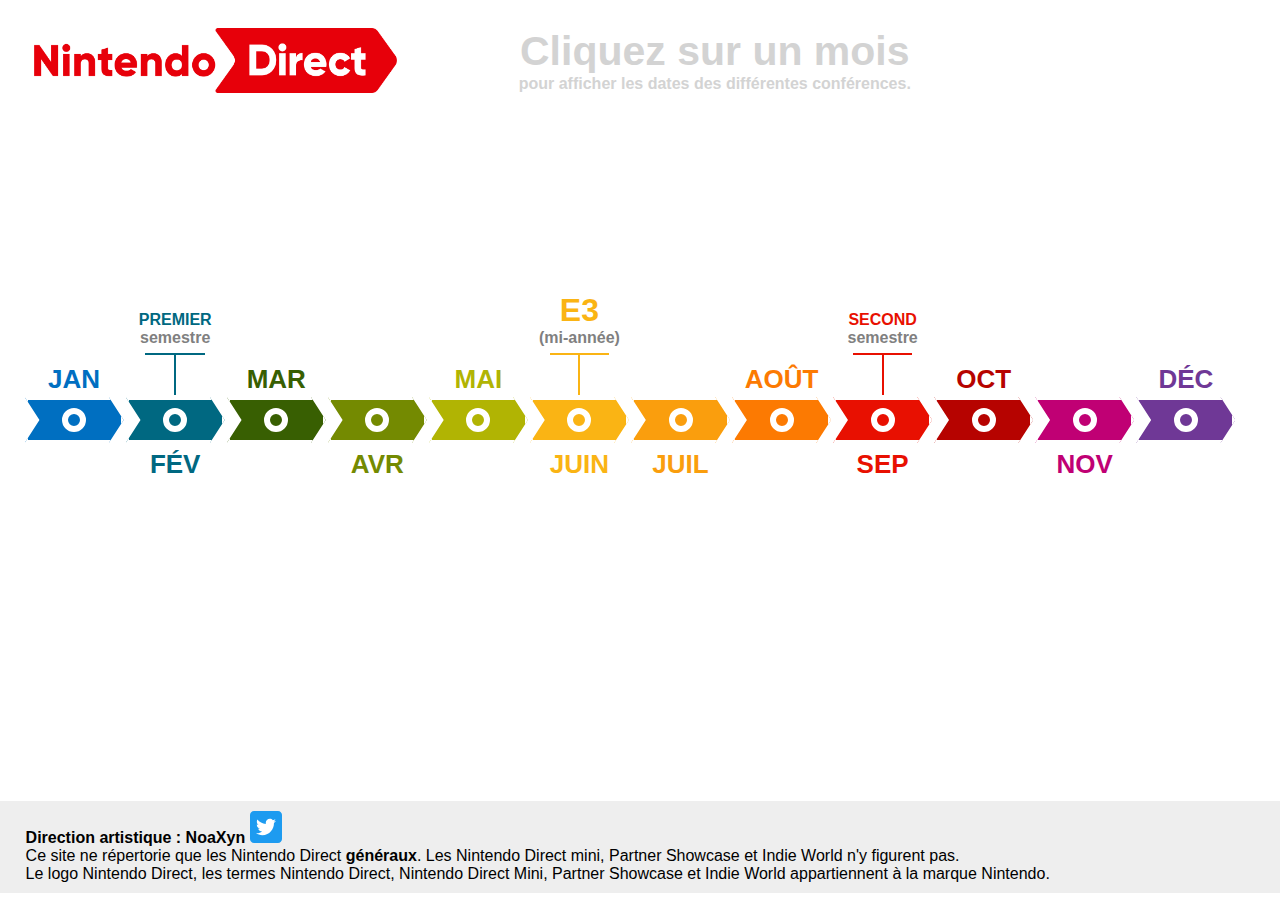
==== index.html @ 73939fc5 "initial commit" ====
<!DOCTYPE html>
<html lang="fr">
<head>
    <meta charset="UTF-8">
    <meta http-equiv="X-UA-Compatible" content="IE=edge">
    <meta name="viewport" content="width=device-width, initial-scale=1.0">
    <link rel="stylesheet" href="style/style.css">
    <title>Document</title>
</head>
<body>
    <header>
        <img src="img/Nintendo_Direct_logo.svg.png" alt="Logo Nintendo Direct" class="logo">
        <p class="click">
            <span class="clickline1">Cliquez sur un mois</span>
            <span>pour afficher les dates des différentes conférences.</span>
        </p>
    </header>
    <table>
        <tr>
            <th class="bottom"><span class="txtmonth jantxt">JAN</span></th>
            <th class="bottom">
                <p><span class="febtxt">PREMIER</span><br/><span class="sem">semestre</span></p>
                <div class="infoline">
                    <div class="right_febline"></div>
                    <div class="left_febline"></div>
                </div>
            </th>
            <th class="bottom"><span class="txtmonth martxt">MAR</span></th>
            <th></th>
            <th class="bottom"><span class="txtmonth maytxt">MAI</span></th>
            <th class="bottom">
                <p><span class="e3 juntxt">E3</span><br/><span class="sem">(mi-année)</span></p>
                <div class="infoline">
                    <div class="right_junline"></div>
                    <div class="left_junline"></div>
                </div>
            </th>
            <th></th>
            <th class="bottom"><span class="txtmonth augtxt">AOÛT</span></th>
            <th class="bottom">
                <p><span class="septxt">SECOND</span><br/><span class="sem">semestre</span></p>
                <div class="infoline">
                    <div class="right_sepline"></div>
                    <div class="left_sepline"></div>
                </div>
            </th>
            <th class="bottom"><span class="txtmonth octtxt">OCT</span></th>
            <th></th>
            <th class="bottom"><span class="txtmonth dectxt">DÉC</span></th>
        </tr>
        <tr>
            <th>
                <div class="btn">
                    <input type="radio" name="frieze" id="jan" class="testbutton jan" value="jan">
                    <label for="jan" class="label jantxt circle_btn"><div class="flashtxt">2</div></label>
                    <ul class="jantxt litxt" id="janli">
                        <li>
                            <input type="radio" name="jandates" id="date20150114" class="datebutton" value="date20150114" controls>
                            <label for="date20150114" class="datelabel">2015 : 14 janvier</label>
                            <div class="rightpos ytvideo" id="ytvid20150114">
                                <iframe width="560" height="315" src="https://www.youtube.com/embed/9jKpQKr1C9s" title="YouTube video player" frameborder="0" allow="accelerometer; autoplay; clipboard-write; encrypted-media; gyroscope; picture-in-picture; web-share" allowfullscreen></iframe>
                            </div>
                        </li>
                        <li>
                            <input type="radio" name="jandates" id="date20170112" class="datebutton" value="date20170112" controls>
                            <label for="date20170112" class="datelabel">2017 : 12 janvier</label>
                            <div class="rightpos ytvideo" id="ytvid20170112">
                                <iframe width="560" height="315" src="https://www.youtube.com/embed/uuC4YLLkqME?start=1977" title="YouTube video player" frameborder="0" allow="accelerometer; autoplay; clipboard-write; encrypted-media; gyroscope; picture-in-picture; web-share" allowfullscreen></iframe>
                            </div>
                        </li>
                    </ul>
                </div>
            </th>
            <th>
                <div class="btn">
                    <input type="radio" name="frieze" id="feb" class="testbutton feb" value="feb">
                    <label for="feb" class="label febtxt circle_btn"><div class="flashtxt">6</div></label>
                    <ul class="febtxt litxt" id="febli">
                        <li>
                            <input type="radio" name="febdates" id="date20120222" class="datebutton" value="date20120222" controls>
                            <label for="date20120222" class="datelabel">2012 : 22 février</label>
                            <div class="rightpos ytvideo" id="ytvid20120222">
                                <video class="ndvideo" src="https://s2.content.video.llnw.net/smedia/81d5fd2a308b4f5c981628b17e9fcadd/4U/zfMwrf6vBxyshQC1LYbnVKaSbbFfqdZ3AsFlLCnXw/eu_nintendo_direct_fr.mp4" controls></video>
                            </div>
                        </li>
                        <li>
                            <input type="radio" name="febdates" id="date20130214" class="datebutton" value="date20130214" controls>
                            <label for="date20130214" class="datelabel">2013 : 14 février</label>
                            <div class="rightpos ytvideo" id="ytvid20130214">
                                <iframe width="560" height="315" src="https://www.youtube.com/embed/rM7GAVM5Llo" title="YouTube video player" frameborder="0" allow="accelerometer; autoplay; clipboard-write; encrypted-media; gyroscope; picture-in-picture; web-share" allowfullscreen></iframe>
                            </div>
                        </li>
                        <li>
                            <input type="radio" name="febdates" id="date20140213" class="datebutton" value="date20140213" controls>
                            <label for="date20140213" class="datelabel">2014 : 13 février</label>
                            <div class="rightpos ytvideo" id="ytvid20140213">
                                <iframe width="560" height="315" src="https://www.youtube.com/embed/kHGtCJmDi8c" title="YouTube video player" frameborder="0" allow="accelerometer; autoplay; clipboard-write; encrypted-media; gyroscope; picture-in-picture; web-share" allowfullscreen></iframe>
                            </div>
                        </li>
                        <li>
                            <input type="radio" name="febdates" id="date20190213" class="datebutton" value="date20190213" controls>
                            <label for="date20190213" class="datelabel">2019 : 13 février</label>
                            <div class="rightpos ytvideo" id="ytvid20190213">
                                <iframe width="560" height="315" src="https://www.youtube.com/embed/cqHjNyeyBVk" title="YouTube video player" frameborder="0" allow="accelerometer; autoplay; clipboard-write; encrypted-media; gyroscope; picture-in-picture; web-share" allowfullscreen></iframe>
                            </div>
                        </li>
                        <li>
                            <input type="radio" name="febdates" id="date20210217" class="datebutton" value="date20210217" controls>
                            <label for="date20210217" class="datelabel">2021 : 17 février</label>
                            <div class="rightpos ytvideo" id="ytvid20210217">
                                <iframe width="560" height="315" src="https://www.youtube.com/embed/F6aoLwAdHjw" title="YouTube video player" frameborder="0" allow="accelerometer; autoplay; clipboard-write; encrypted-media; gyroscope; picture-in-picture; web-share" allowfullscreen></iframe>
                            </div>
                        </li>
                        <li>
                            <input type="radio" name="febdates" id="date20220209" class="datebutton" value="date20220209" controls>
                            <label for="date20220209" class="datelabel">2022 : 9 février</label>
                            <div class="rightpos ytvideo" id="ytvid20220209">
                                <iframe width="560" height="315" src="https://www.youtube.com/embed/5rwere2MPBI?start=1218" title="YouTube video player" frameborder="0" allow="accelerometer; autoplay; clipboard-write; encrypted-media; gyroscope; picture-in-picture; web-share" allowfullscreen></iframe>
                            </div>
                        </li>
                    </ul>
                </div>
            </th>
            <th>
                <div class="btn">
                    <input type="radio" name="frieze" id="mar" class="testbutton mar" value="mar">
                    <label for="mar" class="label martxt circle_btn"><div class="flashtxt">2</div></label>
                    <ul class="martxt litxt" id="marli">
                        <li>
                            <input type="radio" name="mardates" id="date20160303" class="datebutton" value="date20160303" controls>
                            <label for="date20160303" class="datelabel">2016 : 3 mars</label>
                            <div class="smrightpos ytvideo" id="ytvid20160303">
                                <iframe width="560" height="315" src="https://www.youtube.com/embed/videoseries?start=1218&amp;list=PLAIMaGSeGGkygQUd_zFsEsVr9oClxdbNA" title="YouTube video player" frameborder="0" allow="accelerometer; autoplay; clipboard-write; encrypted-media; gyroscope; picture-in-picture; web-share" allowfullscreen></iframe>
                            </div>
                        </li>
                        <li>
                            <input type="radio" name="mardates" id="date20180308" class="datebutton" value="date20180308" controls>
                            <label for="date20180308" class="datelabel">2018 : 8 mars</label>
                            <div class="smrightpos ytvideo" id="ytvid20180308">
                                <iframe width="560" height="315" src="https://www.youtube.com/embed/rjoPJWWp4ew?start=1218" title="YouTube video player" frameborder="0" allow="accelerometer; autoplay; clipboard-write; encrypted-media; gyroscope; picture-in-picture; web-share" allowfullscreen></iframe>
                            </div>
                        </li>
                    </ul>
                </div>
            </th>
            <th>
                <div class="btn">
                    <input type="radio" name="frieze" id="apr" class="testbutton apr" value="apr">
                    <label for="apr" class="label aprtxt circle_btn"><div class="flashtxt"></div></label>
                </div>
            </th>
            <th>
                <div class="btn">
                    <input type="radio" name="frieze" id="may" class="testbutton may" value="may">
                    <label for="may" class="label maytxt circle_btn"><div class="flashtxt"></div></label>
                </div>
            </th>
            <th>
                <div class="btn">
                    <input type="radio" name="frieze" id="jun" class="testbutton jun" value="jun">
                    <label for="jun" class="label juntxt circle_btn"><div class="flashtxt">9</div></label>
                    <ul class="juntxt litxt" id="junli">
                        <li>
                            <input type="radio" name="jundates" id="date20120605" class="datebutton" value="date20120605" controls>
                            <label for="date20120605" class="datelabel">2012 : 5 juin</label>
                            <div class="smrightpos ytvideo" id="ytvid20120605">
                                <iframe width="560" height="315" src="https://www.youtube.com/embed/e1dUDq74cHo" title="YouTube video player" frameborder="0" allow="accelerometer; autoplay; clipboard-write; encrypted-media; gyroscope; picture-in-picture; web-share" allowfullscreen></iframe>
                            </div>
                        </li>
                        <li>
                            <input type="radio" name="jundates" id="date20130611" class="datebutton" value="date20130611" controls>
                            <label for="date20130611" class="datelabel">2013 : 11 juin</label>
                            <div class="smrightpos ytvideo" id="ytvid20130611">
                                <iframe width="560" height="315" src="https://www.youtube.com/embed/jrMB4hO603M" title="YouTube video player" frameborder="0" allow="accelerometer; autoplay; clipboard-write; encrypted-media; gyroscope; picture-in-picture; web-share" allowfullscreen></iframe>
                            </div>
                        </li>
                        <li>
                            <input type="radio" name="jundates" id="date20140610" class="datebutton" value="date20140610" controls>
                            <label for="date20140610" class="datelabel">2014 : 10 juin</label>
                            <div class="smrightpos ytvideo" id="ytvid20140610">
                                <iframe width="560" height="315" src="https://www.youtube.com/embed/kMuuhapJtLI" title="YouTube video player" frameborder="0" allow="accelerometer; autoplay; clipboard-write; encrypted-media; gyroscope; picture-in-picture; web-share" allowfullscreen></iframe>
                            </div>
                        </li>
                        <li>
                            <input type="radio" name="jundates" id="date20150616" class="datebutton" value="date20150616" controls>
                            <label for="date20150616" class="datelabel">2015 : 16 juin</label>
                            <div class="smrightpos ytvideo" id="ytvid20150616">
                                <iframe width="560" height="315" src="https://www.youtube.com/embed/gjh2Xf0CYQY" title="YouTube video player" frameborder="0" allow="accelerometer; autoplay; clipboard-write; encrypted-media; gyroscope; picture-in-picture; web-share" allowfullscreen></iframe>
                            </div>
                        </li>
                        <li>
                            <input type="radio" name="jundates" id="date20160614" class="datebutton" value="date20160614" controls>
                            <label for="date20160614" class="datelabel">2016 : 14 juin</label>
                            <div class="smrightpos ytvideo" id="ytvid20160614">
                                <iframe width="560" height="315" src="https://www.youtube.com/embed/19B4wloShy0?start=245" title="YouTube video player" frameborder="0" allow="accelerometer; autoplay; clipboard-write; encrypted-media; gyroscope; picture-in-picture; web-share" allowfullscreen></iframe>
                            </div>
                        </li>
                        <li>
                            <input type="radio" name="jundates" id="date20170613" class="datebutton" value="date20170613" controls>
                            <label for="date20170613" class="datelabel">2017 : 13 juin</label>
                            <div class="smrightpos ytvideo" id="ytvid20170613">
                                <iframe width="560" height="315" src="https://www.youtube.com/embed/Z-g7lXaymA8" title="YouTube video player" frameborder="0" allow="accelerometer; autoplay; clipboard-write; encrypted-media; gyroscope; picture-in-picture; web-share" allowfullscreen></iframe>
                            </div>
                        </li>
                        <li>
                            <input type="radio" name="jundates" id="date20180612" class="datebutton" value="date20180612" controls>
                            <label for="date20180612" class="datelabel">2018 : 12 juin</label>
                            <div class="smrightpos ytvideo" id="ytvid20180612">
                                <iframe width="560" height="315" src="https://www.youtube.com/embed/videoseries?start=245&amp;list=PLAIMaGSeGGkx-fPgiIYxSxnLMYRthJdZ2" title="YouTube video player" frameborder="0" allow="accelerometer; autoplay; clipboard-write; encrypted-media; gyroscope; picture-in-picture; web-share" allowfullscreen></iframe>
                            </div>
                        </li>
                        <li>
                            <input type="radio" name="jundates" id="date20190611" class="datebutton" value="date20190611" controls>
                            <label for="date20190611" class="datelabel">2019 : 11 juin</label>
                            <div class="smrightpos ytvideo" id="ytvid20190611">
                                <iframe width="560" height="315" src="https://www.youtube.com/embed/IcCWM7w8rp0?enablejsapi=1" title="YouTube video player" frameborder="0" allow="accelerometer; autoplay; clipboard-write; encrypted-media; gyroscope; picture-in-picture; web-share" allowfullscreen></iframe>
                            </div>
                        </li>
                        <li>
                            <input type="radio" name="jundates" id="date20210615" class="datebutton" value="date20210615" controls>
                            <label for="date20210615" class="datelabel">2021 : 15 juin</label>
                            <div class="smrightpos ytvideo" id="ytvid20210615">
                                <iframe width="560" height="315" src="https://www.youtube.com/embed/3DpHdiABQso?enablejsapi=1" title="YouTube video player" frameborder="0" allow="accelerometer; autoplay; clipboard-write; encrypted-media; gyroscope; picture-in-picture; web-share" allowfullscreen></iframe>
                            </div>
                        </li>
                    </ul>
                </div>
            </th>
            <th>
                <div class="btn">
                    <input type="radio" name="frieze" id="jul" class="testbutton jul" value="jul">
                    <label for="jul" class="label jultxt circle_btn"><div class="flashtxt"></div></label>
                </div>
            </th>
            <th>
                <div class="btn">
                    <input type="radio" name="frieze" id="aug" class="testbutton aug" value="aug">
                    <label for="aug" class="label augtxt circle_btn"><div class="flashtxt"></div></label>
                </div>
            </th>
            <th>
                <div class="btn">
                    <input type="radio" name="frieze" id="sep" class="testbutton sep" value="sep">
                    <label for="sep" class="label septxt circle_btn"><div class="flashtxt">7</div></label>
                    <ul class="septxt leftlitxt" id="sepli">
                        <li>
                            <input type="radio" name="sepdates" id="date20120913" class="datebutton" value="date20120913" controls>
                            <label for="date20120913" class="leftdatelabel">2012 : 13 septembre</label>
                            <div class="leftytvideo" id="ytvid20120913">
                                <iframe width="560" height="315" src="https://www.youtube.com/embed/OpQyHVy4dJc" title="YouTube video player" frameborder="0" allow="accelerometer; autoplay; clipboard-write; encrypted-media; gyroscope; picture-in-picture; web-share" allowfullscreen></iframe>
                            </div>
                        </li>
                        <li>
                            <input type="radio" name="sepdates" id="date20160901" class="datebutton" value="date20160901" controls>
                            <label for="date20160901" class="leftdatelabel">2016 : 1<sup>er</sup> septembre</label>
                            <div class="leftytvideo" id="ytvid20160901">
                                <iframe width="560" height="315" src="https://www.youtube.com/embed/jos5QgGpUVc" title="YouTube video player" frameborder="0" allow="accelerometer; autoplay; clipboard-write; encrypted-media; gyroscope; picture-in-picture; web-share" allowfullscreen></iframe>
                            </div>
                        </li>
                        <li>
                            <input type="radio" name="sepdates" id="date20170914" class="datebutton" value="date20170914" controls>
                                <label for="date20170914" class="leftdatelabel">2017 : 14 septembre</label>
                                <div class="leftytvideo" id="ytvid20170914">
                                    <iframe width="560" height="315" src="https://www.youtube.com/embed/W1-6YRIneZg" title="YouTube video player" frameborder="0" allow="accelerometer; autoplay; clipboard-write; encrypted-media; gyroscope; picture-in-picture; web-share" allowfullscreen></iframe>
                                </div>
                        </li>
                        <li>
                            <input type="radio" name="sepdates" id="date20180914" class="datebutton" value="date20180914" controls>
                            <label for="date20180914" class="leftdatelabel">2018 : 14 septembre</label>
                            <div class="leftytvideo" id="ytvid20180914">
                                <iframe width="560" height="315" src="https://www.youtube.com/embed/M7O71PT-ZRw" title="YouTube video player" frameborder="0" allow="accelerometer; autoplay; clipboard-write; encrypted-media; gyroscope; picture-in-picture; web-share" allowfullscreen></iframe>
                            </div>
                        </li>
                        <li>
                            <input type="radio" name="sepdates" id="date20190905" class="datebutton" value="date20190905" controls>
                            <label for="date20190905" class="leftdatelabel">2019 : 5 septembre</label>
                            <div class="leftytvideo" id="ytvid20190905">
                                <iframe width="560" height="315" src="https://www.youtube.com/embed/rYS_Tqf3t9s" title="YouTube video player" frameborder="0" allow="accelerometer; autoplay; clipboard-write; encrypted-media; gyroscope; picture-in-picture; web-share" allowfullscreen></iframe>
                            </div>
                        </li>
                        <li>
                            <input type="radio" name="sepdates" id="date20210924" class="datebutton" value="date20210924" controls>
                            <label for="date20210924" class="leftdatelabel">2021 : 24 septembre</label>
                            <div class="leftytvideo" id="ytvid20210924">
                                <iframe width="560" height="315" src="https://www.youtube.com/embed/P9ZakvGwBMI" title="YouTube video player" frameborder="0" allow="accelerometer; autoplay; clipboard-write; encrypted-media; gyroscope; picture-in-picture; web-share" allowfullscreen></iframe>
                            </div>
                        </li>
                        <li>
                            <input type="radio" name="sepdates" id="date20220913" class="datebutton" value="date20220913" controls>
                            <label for="date20220913" class="leftdatelabel">2022 : 13 septembre</label>
                            <div class="leftytvideo" id="ytvid20220913">
                                <iframe width="560" height="315" src="https://www.youtube.com/embed/aYebvfTqdHg" title="YouTube video player" frameborder="0" allow="accelerometer; autoplay; clipboard-write; encrypted-media; gyroscope; picture-in-picture; web-share" allowfullscreen></iframe>
                            </div>
                        </li>
                    </ul>
                </div>
            </th>
            <th>
                <div class="btn">
                    <input type="radio" name="frieze" id="oct" class="testbutton oct" value="oct">
                    <label for="oct" class="label octtxt circle_btn"><div class="flashtxt">1</div></label>
                    <ul class="octtxt leftlitxt" id="octli">
                        <li>
                            <input type="radio" name="octdates" id="date20131001" class="datebutton" value="date20131001" controls>
                            <label for="date20131001" class="leftdatelabel">2013 : 1<sup>er</sup> octobre</label>
                            <div class="leftytvideo" id="ytvid20131001">
                                <iframe width="560" height="315" src="https://www.youtube.com/embed/cehNhVMzg5k" title="YouTube video player" frameborder="0" allow="accelerometer; autoplay; clipboard-write; encrypted-media; gyroscope; picture-in-picture; web-share" allowfullscreen></iframe>
                            </div>
                        </li>
                    </ul>
                </div>
            </th>
            <th>
                <div class="btn">
                    <input type="radio" name="frieze" id="nov" class="testbutton nov" value="nov">
                    <label for="nov" class="label novtxt circle_btn"><div class="flashtxt">1</div></label>
                    <ul class="novtxt leftlitxt" id="novli">
                        <li>
                            <input type="radio" name="novdates" id="date20151112" class="datebutton" value="date20151112" controls>
                            <label for="date20151112" class="leftdatelabel">2015 : 12 novembre</label>
                            <div class="leftytvideo" id="ytvid20151112">
                                <iframe width="560" height="315" src="https://www.youtube.com/embed/tI1jm3_7f90" title="YouTube video player" frameborder="0" allow="accelerometer; autoplay; clipboard-write; encrypted-media; gyroscope; picture-in-picture; web-share" allowfullscreen></iframe>
                            </div>
                        </li>
                    </ul>
                </div>
            </th>
            <th>
                <div class="btn">
                    <input type="radio" name="frieze" id="dec" class="testbutton dec" value="dec">
                    <label for="dec" class="label dectxt circle_btn"><div class="flashtxt"></div></label>
                </div>
            </th>
        </tr>
        <tr>
            <th></th>
            <th><span class="txtmonth febtxt">FÉV</span></th>
            <th></th>
            <th><span class="txtmonth aprtxt">AVR</span></th>
            <th></th>
            <th><span class="txtmonth juntxt">JUIN</span></th>
            <th><span class="txtmonth jultxt">JUIL</span></th>
            <th></th>
            <th><span class="txtmonth septxt">SEP</span></th>
            <th></th>
            <th><span class="txtmonth novtxt">NOV</span></th>
            <th></th>
        </tr>
    </table>
    <footer>
        <p class="ml"><strong>Direction artistique : NoaXyn <a href="https://twitter.com/noaxyn"><img src="img/Twitter_social_icons_rounded_square_blue.svg" alt="Logo Twitter" id="twitterml"></a></strong></p>
        <p class="ml">Ce site ne répertorie que les Nintendo Direct <strong>généraux</strong>. Les Nintendo Direct mini, Partner Showcase et Indie World n'y figurent pas.</p>
        <p class="ml">Le logo Nintendo Direct, les termes Nintendo Direct, Nintendo Direct Mini, Partner Showcase et Indie World appartiennent à la marque Nintendo.</p>
    </footer>
    <script src="index.js"></script>
</body>

</html>
---- style/style.css ----
/* GÉNÉRAL \\ styles sur les balises */

body {
    padding: 20px 2%;
}

header {
    display: flex;
}

p {
    margin-block-start: 0;
    margin-block-end: 0;
}

table{
    margin-top: 22vh;
    margin-bottom: 320px;
    width: 100%;
    border-collapse: collapse;
    position: relative;
}

th{
    width: 8.3%;
    font-family: sans-serif;
    position: relative;
    left: -10px;
}

ul {
    font-family: sans-serif;
    list-style: none;
    margin: 0;
    margin-top: 8px;
    padding: 0;
}

footer {
    position: absolute;
    left: 0px;
    padding: 10px 2%;
    width: 100%;
    background: #eee;
}

/* --------------------------------- */

.logo {
    width: 30%;
}

.click{
    flex-direction: column;
    font-family: sans-serif;
    color: lightgrey;
    font-weight: 800;
    text-align: center;
    margin-left: 10%;
}

.clickline1 {
    font-size: 41px;
}

.click span{
    display: block;
}

.sem {
    color: grey;
}

.infoline{
    display: flex;
}

.left_febline{
    border-left: 1px solid #006881;
    border-top: 2px solid #006881;
    width: 50%;
    height: 40px;
    margin-right: 20%;
    margin-top: 6px;
}

.right_febline{
    border-right: 1px solid #006881;
    border-top: 2px solid #006881;
    width: 50%;
    height: 40px;
    margin-left: 20%;
    margin-top: 6px;
}

.left_junline{
    border-left: 1px solid #fab414;
    border-top: 2px solid #fab414;
    width: 50%;
    height: 40px;
    margin-right: 20%;
    margin-top: 6px;
}

.right_junline{
    border-right: 1px solid #fab414;
    border-top: 2px solid #fab414;
    width: 50%;
    height: 40px;
    margin-left: 20%;
    margin-top: 6px;
}

.left_sepline{
    border-left: 1px solid #E81001;
    border-top: 2px solid #E81001;
    width: 50%;
    height: 40px;
    margin-right: 20%;
    margin-top: 6px;
}

.right_sepline{
    border-right: 1px solid #E81001;
    border-top: 2px solid #E81001;
    width: 50%;
    height: 40px;
    margin-left: 20%;
    margin-top: 6px;
}

.arrow {
    border: 3px solid white;
    height: 40px;
    clip-path: polygon(85% 0%, 100% 50%, 85% 100%, 0% 100%, 15% 50%, 0% 0%);
    border-radius: 6px;
    display: flex;
    justify-content: center;
    align-items: center;
    transition: transform 200ms ease-in-out;
    position: relative;
}

.arrow:hover {
    transform: scale(1.2);
    cursor: pointer;
}

.arrow_hover_js {
    transform: scale(1.2);
}

.arrow:hover .circle {
    background-color: white;
}

.arrow:hover .number{
    display: block;
    animation-duration: 1s;
    animation-name: numberflash;
    animation-iteration-count: infinite;
}

.arrow:active {
    transform: scale(1.2);
}

@keyframes numberflash {
    0% {opacity: 1;}
    20% {opacity: 1;}
    50% {opacity: 0;}
    80% {opacity: 1;}
    100% {opacity: 1;}
}

.bottom {
    vertical-align: bottom;
}

.txtmonth {
    font-size: 26px;
}

.e3 {
    font-size: 32px;
}

.jantxt {
    color: #006FC1;
}

.febtxt {
    color: #006881;
}

.martxt {
    color: #385F02;
}

.aprtxt {
    color: #748A01;
}

.maytxt {
    color: #B1B403;
}

.juntxt {
    color: #fab414;
}

.jultxt {
    color: #FA9E0D;
}

.augtxt {
    color: #FC7A02;
}

.septxt {
    color: #E81001;
}

.octtxt {
    color: #B60300;
}

.novtxt {
    color: #C00074;
}

.dectxt {
    color: #6F3896;
}

.circle {
    border: 6px solid white;
    border-radius: 50%;
    width: 12px;
    height: 12px;
    background-color: transparent;
    transition: background-color 200ms ease-in-out;
}

.number {
    font-family: sans-serif;
    width: 12px;
    height: 12px;
    position: absolute;
    left: 0px;
    width: 100%;
    text-align: center;
    bottom: 17px;
    display: none;
}

.jan {
    background-color: #006FC1;
}

.feb {
    background-color: #006881;
}

.mar {
    background-color: #385F02;
}

.apr {
    background-color: #748A01;
}

.may {
    background-color: #B1B403;
}

.jun {
    background-color: #fab414;
}

.jul {
    background-color: #FA9E0D;
}

.aug {
    background-color: #FC7A02;
}

.sep {
    background-color: #E81001;
}

.oct {
    background-color: #B60300;
}

.nov {
    background-color: #C00074;
}

.dec {
    background-color: #6F3896;
}

.ml {
    font-family: sans-serif;
}

#twitterml {
    width: 32px;
}

.testbutton {
    appearance: none;
    margin: 0;
    border: 3px solid white;
    height: 46px;
    width: 100%;
    clip-path: polygon(85% 0%, 100% 50%, 85% 100%, 0% 100%, 15% 50%, 0% 0%);
    transition: transform 200ms ease-in-out;
}

.testbutton:checked {
    transform: scale(1.15);
}

.testbutton:checked + .circle_btn {
    transform: scale(1.15);
    background-color: white;
    color: inherit;
}

.testbutton:hover, .testbutton:hover + .circle_btn {
    cursor: pointer;
    transform: scale(1.15); 
}

.testbutton:hover + .circle_btn {
    background-color: white;
}

.flashtxt {
    display: none;
    transition: display 200ms ease-in-out;
}

.testbutton:hover + .label .flashtxt {
    display: block;
    animation-duration: 1s;
    animation-name: numberflash_btn;
    animation-iteration-count: infinite;
}

.testbutton:checked + .label .flashtxt {
    display: block;
    color: inherit;
}

.btn {
    position: relative;
}

.circle_btn {
    font-family: sans-serif;
    text-align: center;
    line-height: 12px;
    border: 6px solid white;
    border-radius: 50%;
    width: 12px;
    height: 12px;
    background-color: transparent;
    transition: transform 200ms ease-in-out, background-color 200ms ease-in-out;
    margin-left: calc(50% - 12px);
    margin-right: calc(50% - 12px);
}

.label {
    text-align: center;
    position: absolute;
    left: 0px;
    bottom: 15px;
}

.number_btn {
    font-family: sans-serif;
    width: 100%;
    text-align: center;
    height: 12px;
    position: absolute;
    left: 0px;
    bottom: 18px;
    width: 100%;
    text-align: center;
    bottom: 17px;
    display: none;
    color: rgba(0.1)
}

@keyframes numberflash_btn {
    0% {color: transparent;}
    20% {color: transparent;}
    40% {color: inherit;}
    80% {color: inherit;}
    100% {color: transparent;}
}

.litxt{
    position: relative;
    font-weight: 600;
}

.leftlitxt {
    position: absolute;
    left: -570px;
}

#janli, #febli, #marli, #junli, #sepli, #octli, #novli {
    position: absolute;
    top: 80px;
    width: 800px;
    height: 0px;
    background-color: white;
    overflow: hidden;
    transition: height 500ms ease-in-out;
    text-align: left;
}

#jan:checked ~ #janli {
    height: 315px;
}

#feb:checked ~ #febli {
    height: 315px;
}

#mar:checked ~ #marli {
    height: 315px;
}

#jun:checked ~ #junli {
    height: 315px;
}

#sep:checked ~ #sepli {
    height: 315px;
}

#oct:checked ~ #octli {
    height: 315px;
}

#nov:checked ~ #novli {
    height: 315px;
}

.datebutton {
    appearance: none;
    margin: 0;
}

.datelabel {
    position: absolute;
    left: 0px;
    font-size: 16px;
    transition: font-size 200ms ease-in-out;
}

.leftdatelabel {
    margin-left: 570px;
}

.ytvideo {
    position: absolute;
    top: 0px;
    width: 0px;
    transition: width 500ms ease-in-out;
    overflow: hidden;
}

.leftytvideo {
    position: absolute;
    top: 0px;
    width: 0px;
    transform-origin: 0 100%;
    transition: width 500ms ease-in-out;
    overflow: hidden;
}

.ndvideo {
    width: 560px;
    height: 315px;
}

.rightpos {
    left: 150px;
}

.leftpos {
    left: -570px;
}

.smrightpos {
    left: 130px;
}

.datebutton:hover + .datelabel, .datebutton:hover + .leftdatelabel {
    font-size: 18px;
    cursor: pointer;
}

#date20150114:checked ~ .ytvideo {
    width: 560px;
}

#date20170112:checked ~ .ytvideo {
    width: 560px;
}

#date20120222:checked ~ .ytvideo {
    width: 560px;
}

#date20130214:checked ~ .ytvideo {
    width: 560px;
}

#date20140213:checked ~ .ytvideo {
    width: 560px;
}

#date20190213:checked ~ .ytvideo {
    width: 560px;
}

#date20210217:checked ~ .ytvideo {
    width: 560px;
}

#date20220209:checked ~ .ytvideo {
    width: 560px;
}

#date20160303:checked ~ .ytvideo {
    width: 560px;
}

#date20180308:checked ~ .ytvideo {
    width: 560px;
}

#date20120605:checked ~ .ytvideo {
    width: 560px;
}

#date20130611:checked ~ .ytvideo {
    width: 560px;
}

#date20140610:checked ~ .ytvideo {
    width: 560px;
}

#date20150616:checked ~ .ytvideo {
    width: 560px;
}

#date20160614:checked ~ .ytvideo {
    width: 560px;
}

#date20170613:checked ~ .ytvideo {
    width: 560px;
}

#date20180612:checked ~ .ytvideo {
    width: 560px;
}

#date20210615:checked ~ .ytvideo {
    width: 560px;
}

#date20190611:checked ~ .ytvideo {
    width: 560px;
}

#date20120913:checked ~ .leftytvideo {
    width: 560px;
}

#date20160901:checked ~ .leftytvideo {
    width: 560px;
}

#date20170914:checked ~ .leftytvideo {
    width: 560px;
}

#date20180914:checked ~ .leftytvideo {
    width: 560px;
}

#date20190905:checked ~ .leftytvideo {
    width: 560px;
}

#date20210924:checked ~ .leftytvideo {
    width: 560px;
}

#date20220913:checked ~ .leftytvideo {
    width: 560px;
}

#date20131001:checked ~ .leftytvideo {
    width: 560px;
}

#date20151112:checked ~ .leftytvideo {
    width: 560px;
}
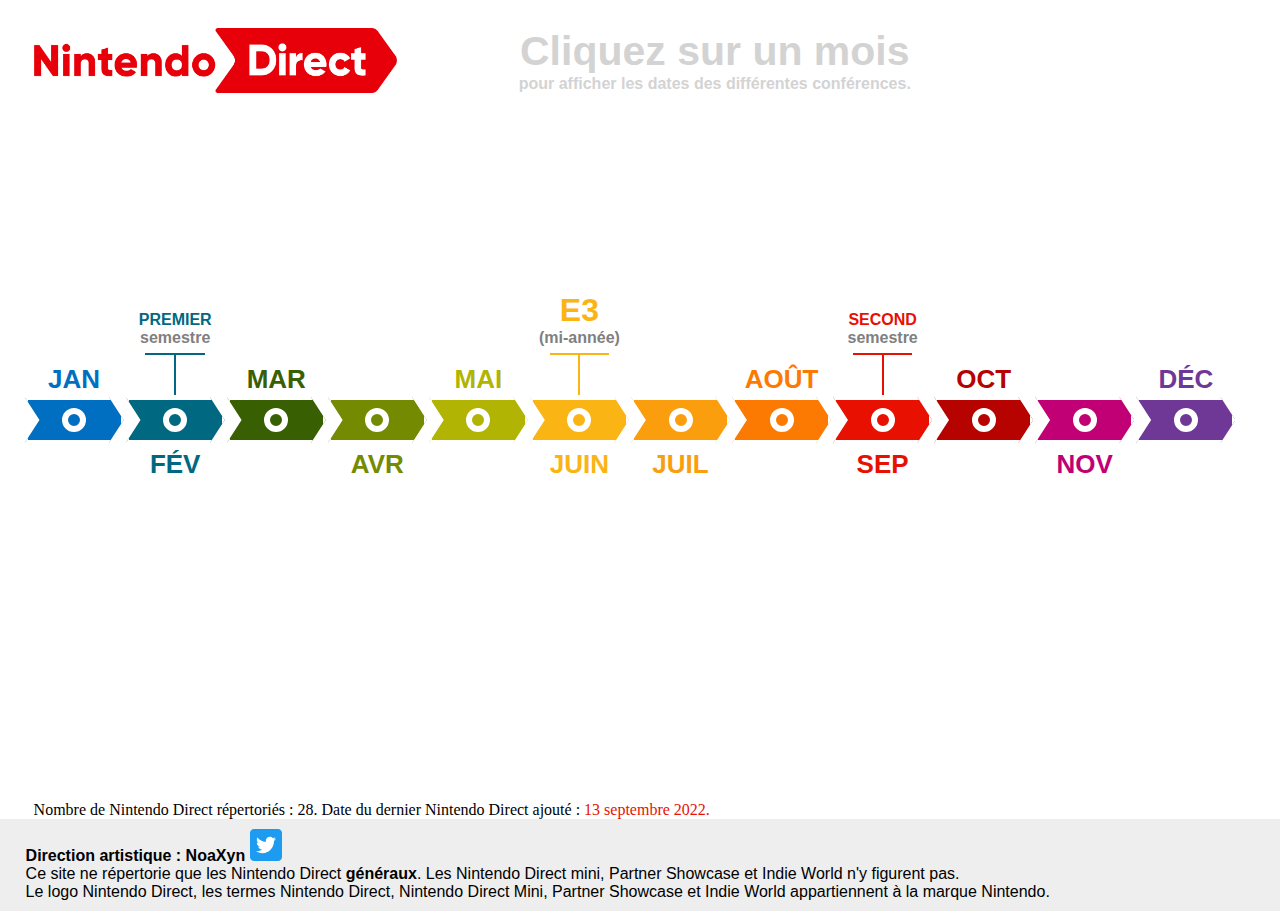
==== commit 3a5a3a7b: "ajout nb + date dernier ND" ====
--- a/index.html
+++ b/index.html
@@ -5,7 +5,7 @@
     <meta http-equiv="X-UA-Compatible" content="IE=edge">
     <meta name="viewport" content="width=device-width, initial-scale=1.0">
     <link rel="stylesheet" href="style/style.css">
-    <title>Document</title>
+    <title>Nintendo Directs</title>
 </head>
 <body>
     <header>
@@ -347,6 +347,8 @@
             <th></th>
         </tr>
     </table>
+    Nombre de Nintendo Direct répertoriés : 28.
+    Date du dernier Nintendo Direct ajouté : <span class="septxt">13 septembre 2022.</span>
     <footer>
         <p class="ml"><strong>Direction artistique : NoaXyn <a href="https://twitter.com/noaxyn"><img src="img/Twitter_social_icons_rounded_square_blue.svg" alt="Logo Twitter" id="twitterml"></a></strong></p>
         <p class="ml">Ce site ne répertorie que les Nintendo Direct <strong>généraux</strong>. Les Nintendo Direct mini, Partner Showcase et Indie World n'y figurent pas.</p>
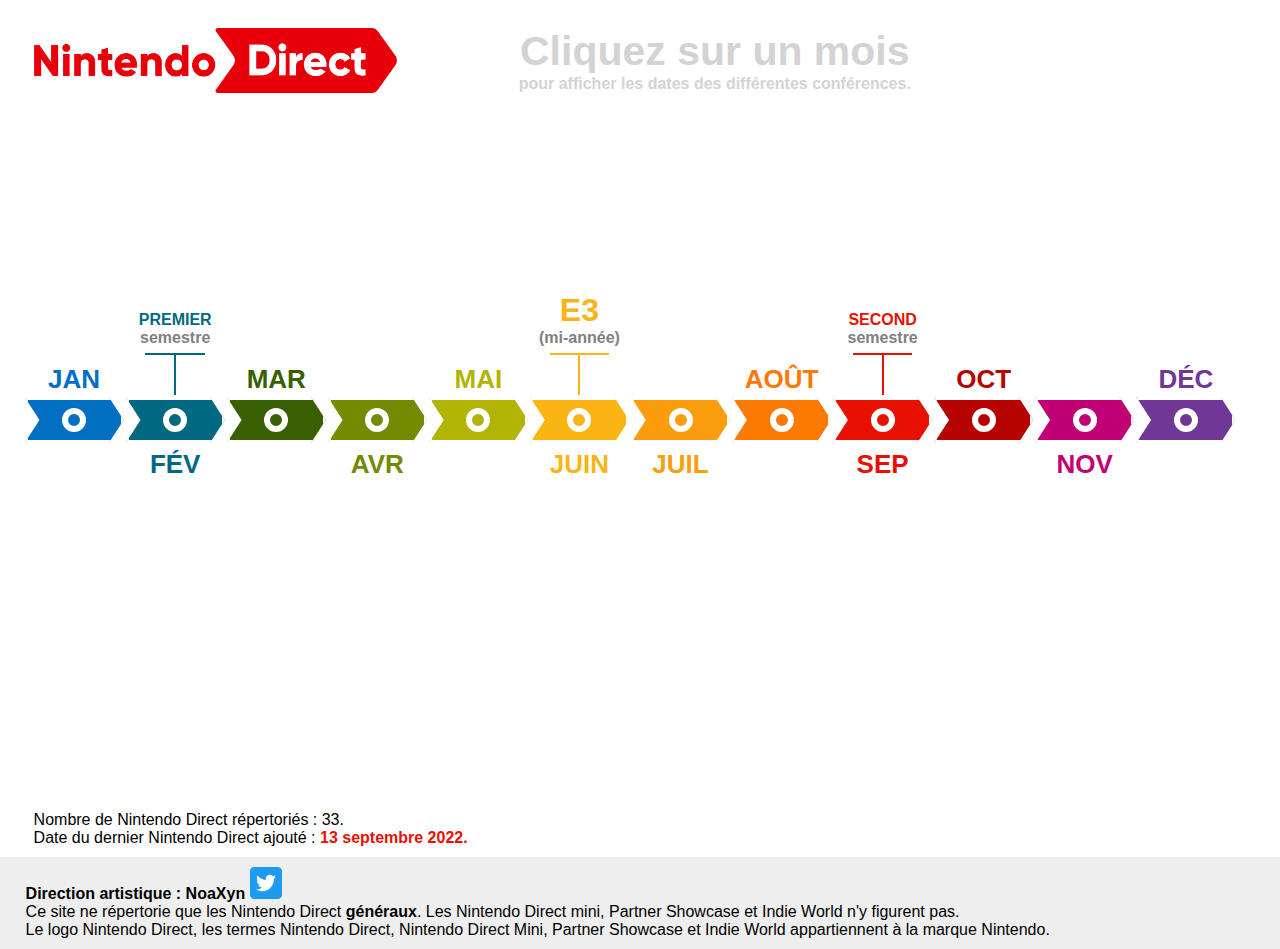
==== commit d426ce45: "ajout dates ND" ====
--- a/index.html
+++ b/index.html
@@ -146,13 +146,31 @@
             <th>
                 <div class="btn">
                     <input type="radio" name="frieze" id="apr" class="testbutton apr" value="apr">
-                    <label for="apr" class="label aprtxt circle_btn"><div class="flashtxt"></div></label>
+                    <label for="apr" class="label aprtxt circle_btn"><div class="flashtxt">1</div></label>
+                    <ul class="aprtxt litxt" id="aprli">
+                        <li>
+                            <input type="radio" name="aprdates" id="date20120421" class="datebutton" value="date20120421" controls>
+                            <label for="date20120421" class="datelabel">2012 : 21 avril</label>
+                            <div class="smrightpos ytvideo" id="ytvid20120421">
+                                <iframe width="560" height="315" src="https://www.youtube.com/embed/Q0gEelgo28Y" title="YouTube video player" frameborder="0" allow="accelerometer; autoplay; clipboard-write; encrypted-media; gyroscope; picture-in-picture; web-share" allowfullscreen></iframe>
+                            </div>
+                        </li>
+                    </ul>
                 </div>
             </th>
             <th>
                 <div class="btn">
                     <input type="radio" name="frieze" id="may" class="testbutton may" value="may">
-                    <label for="may" class="label maytxt circle_btn"><div class="flashtxt"></div></label>
+                    <label for="may" class="label maytxt circle_btn"><div class="flashtxt">1</div></label>
+                    <ul class="maytxt litxt" id="mayli">
+                        <li>
+                            <input type="radio" name="maydates" id="date20130517" class="datebutton" value="date20130517" controls>
+                            <label for="date20130517" class="datelabel">2013 : 17 mai</label>
+                            <div class="smrightpos ytvideo" id="ytvid20130517">
+                                <iframe width="560" height="315" src="https://www.youtube.com/embed/v8fnOvATW70" title="YouTube video player" frameborder="0" allow="accelerometer; autoplay; clipboard-write; encrypted-media; gyroscope; picture-in-picture; web-share" allowfullscreen></iframe>
+                            </div>
+                        </li>
+                    </ul>
                 </div>
             </th>
             <th>
@@ -235,7 +253,16 @@
             <th>
                 <div class="btn">
                     <input type="radio" name="frieze" id="aug" class="testbutton aug" value="aug">
-                    <label for="aug" class="label augtxt circle_btn"><div class="flashtxt"></div></label>
+                    <label for="aug" class="label augtxt circle_btn"><div class="flashtxt">1</div></label>
+                    <ul class="augtxt leftlitxt" id="augli">
+                        <li>
+                            <input type="radio" name="augdates" id="date20130807" class="datebutton" value="date20130807" controls>
+                            <label for="date20130807" class="leftdatelabel">2013 : 7 août</label>
+                            <div class="leftytvideo" id="ytvid20130807">
+                                <iframe width="560" height="315" src="https://www.youtube.com/embed/WPR4l1DDuWg" title="YouTube video player" frameborder="0" allow="accelerometer; autoplay; clipboard-write; encrypted-media; gyroscope; picture-in-picture; web-share" allowfullscreen></iframe>
+                            </div>
+                        </li>
+                    </ul>
                 </div>
             </th>
             <th>
@@ -259,10 +286,10 @@
                         </li>
                         <li>
                             <input type="radio" name="sepdates" id="date20170914" class="datebutton" value="date20170914" controls>
-                                <label for="date20170914" class="leftdatelabel">2017 : 14 septembre</label>
-                                <div class="leftytvideo" id="ytvid20170914">
-                                    <iframe width="560" height="315" src="https://www.youtube.com/embed/W1-6YRIneZg" title="YouTube video player" frameborder="0" allow="accelerometer; autoplay; clipboard-write; encrypted-media; gyroscope; picture-in-picture; web-share" allowfullscreen></iframe>
-                                </div>
+                            <label for="date20170914" class="leftdatelabel">2017 : 14 septembre</label>
+                            <div class="leftytvideo" id="ytvid20170914">
+                                <iframe width="560" height="315" src="https://www.youtube.com/embed/W1-6YRIneZg" title="YouTube video player" frameborder="0" allow="accelerometer; autoplay; clipboard-write; encrypted-media; gyroscope; picture-in-picture; web-share" allowfullscreen></iframe>
+                            </div>
                         </li>
                         <li>
                             <input type="radio" name="sepdates" id="date20180914" class="datebutton" value="date20180914" controls>
@@ -298,8 +325,15 @@
             <th>
                 <div class="btn">
                     <input type="radio" name="frieze" id="oct" class="testbutton oct" value="oct">
-                    <label for="oct" class="label octtxt circle_btn"><div class="flashtxt">1</div></label>
+                    <label for="oct" class="label octtxt circle_btn"><div class="flashtxt">2</div></label>
                     <ul class="octtxt leftlitxt" id="octli">
+                        <li>
+                            <input type="radio" name="octdates" id="date20121004" class="datebutton" value="date20121004" controls>
+                            <label for="date20121004" class="leftdatelabel">2012 : 4 octobre</label>
+                            <div class="leftytvideo" id="ytvid20121004">
+                                <iframe width="560" height="315" src="https://www.youtube.com/embed/Q5eYmUCxUz0" title="YouTube video player" frameborder="0" allow="accelerometer; autoplay; clipboard-write; encrypted-media; gyroscope; picture-in-picture; web-share" allowfullscreen></iframe>
+                            </div>
+                        </li>
                         <li>
                             <input type="radio" name="octdates" id="date20131001" class="datebutton" value="date20131001" controls>
                             <label for="date20131001" class="leftdatelabel">2013 : 1<sup>er</sup> octobre</label>
@@ -313,8 +347,15 @@
             <th>
                 <div class="btn">
                     <input type="radio" name="frieze" id="nov" class="testbutton nov" value="nov">
-                    <label for="nov" class="label novtxt circle_btn"><div class="flashtxt">1</div></label>
+                    <label for="nov" class="label novtxt circle_btn"><div class="flashtxt">2</div></label>
                     <ul class="novtxt leftlitxt" id="novli">
+                        <li>
+                            <input type="radio" name="novdates" id="date20131113" class="datebutton" value="date20131113" controls>
+                            <label for="date20131113" class="leftdatelabel">2013 : 13 novembre</label>
+                            <div class="leftytvideo" id="ytvid20131113">
+                                <iframe width="560" height="315" src="https://www.youtube.com/embed/fR8GxVOVLkg" title="YouTube video player" frameborder="0" allow="accelerometer; autoplay; clipboard-write; encrypted-media; gyroscope; picture-in-picture; web-share" allowfullscreen></iframe>
+                            </div>
+                        </li>
                         <li>
                             <input type="radio" name="novdates" id="date20151112" class="datebutton" value="date20151112" controls>
                             <label for="date20151112" class="leftdatelabel">2015 : 12 novembre</label>
@@ -347,8 +388,10 @@
             <th></th>
         </tr>
     </table>
-    Nombre de Nintendo Direct répertoriés : 28.
-    Date du dernier Nintendo Direct ajouté : <span class="septxt">13 septembre 2022.</span>
+    <div class="summary">
+        <p>Nombre de Nintendo Direct répertoriés : 33.</p>
+        <p>Date du dernier Nintendo Direct ajouté : <strong class="septxt">13 septembre 2022.</strong></p>
+    </div>
     <footer>
         <p class="ml"><strong>Direction artistique : NoaXyn <a href="https://twitter.com/noaxyn"><img src="img/Twitter_social_icons_rounded_square_blue.svg" alt="Logo Twitter" id="twitterml"></a></strong></p>
         <p class="ml">Ce site ne répertorie que les Nintendo Direct <strong>généraux</strong>. Les Nintendo Direct mini, Partner Showcase et Indie World n'y figurent pas.</p>
--- a/style/style.css
+++ b/style/style.css
@@ -11,11 +11,12 @@
 p {
     margin-block-start: 0;
     margin-block-end: 0;
+    font-family: sans-serif;
 }
 
 table{
     margin-top: 22vh;
-    margin-bottom: 320px;
+    margin-bottom: 330px;
     width: 100%;
     border-collapse: collapse;
     position: relative;
@@ -414,7 +415,7 @@
     left: -570px;
 }
 
-#janli, #febli, #marli, #junli, #sepli, #octli, #novli {
+#janli, #febli, #marli, #aprli, #mayli, #junli, #augli, #sepli, #octli, #novli {
     position: absolute;
     top: 80px;
     width: 800px;
@@ -425,33 +426,22 @@
     text-align: left;
 }
 
-#jan:checked ~ #janli {
-    height: 315px;
-}
-
-#feb:checked ~ #febli {
-    height: 315px;
-}
-
-#mar:checked ~ #marli {
-    height: 315px;
-}
-
-#jun:checked ~ #junli {
-    height: 315px;
-}
-
-#sep:checked ~ #sepli {
-    height: 315px;
-}
-
-#oct:checked ~ #octli {
-    height: 315px;
-}
-
+/* Ouverture des listes de dates en cliquant sur les chevrons */
+
+#jan:checked ~ #janli,
+#feb:checked ~ #febli,
+#mar:checked ~ #marli,
+#apr:checked ~ #aprli,
+#may:checked ~ #mayli,
+#jun:checked ~ #junli,
+#aug:checked ~ #augli,
+#sep:checked ~ #sepli,
+#oct:checked ~ #octli,
 #nov:checked ~ #novli {
     height: 315px;
 }
+
+/* ---------------------------------------------------------- */
 
 .datebutton {
     appearance: none;
@@ -508,114 +498,46 @@
     cursor: pointer;
 }
 
-#date20150114:checked ~ .ytvideo {
-    width: 560px;
-}
-
-#date20170112:checked ~ .ytvideo {
-    width: 560px;
-}
-
-#date20120222:checked ~ .ytvideo {
-    width: 560px;
-}
-
-#date20130214:checked ~ .ytvideo {
-    width: 560px;
-}
-
-#date20140213:checked ~ .ytvideo {
-    width: 560px;
-}
-
-#date20190213:checked ~ .ytvideo {
-    width: 560px;
-}
-
-#date20210217:checked ~ .ytvideo {
-    width: 560px;
-}
-
-#date20220209:checked ~ .ytvideo {
-    width: 560px;
-}
-
-#date20160303:checked ~ .ytvideo {
-    width: 560px;
-}
-
-#date20180308:checked ~ .ytvideo {
-    width: 560px;
-}
-
-#date20120605:checked ~ .ytvideo {
-    width: 560px;
-}
-
-#date20130611:checked ~ .ytvideo {
-    width: 560px;
-}
-
-#date20140610:checked ~ .ytvideo {
-    width: 560px;
-}
-
-#date20150616:checked ~ .ytvideo {
-    width: 560px;
-}
-
-#date20160614:checked ~ .ytvideo {
-    width: 560px;
-}
-
-#date20170613:checked ~ .ytvideo {
-    width: 560px;
-}
-
-#date20180612:checked ~ .ytvideo {
-    width: 560px;
-}
-
-#date20210615:checked ~ .ytvideo {
-    width: 560px;
-}
-
-#date20190611:checked ~ .ytvideo {
-    width: 560px;
-}
-
-#date20120913:checked ~ .leftytvideo {
-    width: 560px;
-}
-
-#date20160901:checked ~ .leftytvideo {
-    width: 560px;
-}
-
-#date20170914:checked ~ .leftytvideo {
-    width: 560px;
-}
-
-#date20180914:checked ~ .leftytvideo {
-    width: 560px;
-}
-
-#date20190905:checked ~ .leftytvideo {
-    width: 560px;
-}
-
-#date20210924:checked ~ .leftytvideo {
-    width: 560px;
-}
-
-#date20220913:checked ~ .leftytvideo {
-    width: 560px;
-}
-
-#date20131001:checked ~ .leftytvideo {
-    width: 560px;
-}
-
+/* Ouverture des vidéos en cliquant sur les dates */
+
+#date20150114:checked ~ .ytvideo,
+#date20170112:checked ~ .ytvideo,
+#date20120222:checked ~ .ytvideo,
+#date20130214:checked ~ .ytvideo,
+#date20140213:checked ~ .ytvideo,
+#date20190213:checked ~ .ytvideo,
+#date20210217:checked ~ .ytvideo,
+#date20220209:checked ~ .ytvideo,
+#date20160303:checked ~ .ytvideo,
+#date20180308:checked ~ .ytvideo,
+#date20120421:checked ~ .ytvideo,
+#date20130517:checked ~ .ytvideo,
+#date20120605:checked ~ .ytvideo,
+#date20130611:checked ~ .ytvideo,
+#date20140610:checked ~ .ytvideo,
+#date20150616:checked ~ .ytvideo,
+#date20160614:checked ~ .ytvideo,
+#date20170613:checked ~ .ytvideo,
+#date20180612:checked ~ .ytvideo,
+#date20210615:checked ~ .ytvideo,
+#date20190611:checked ~ .ytvideo,
+#date20130807:checked ~ .leftytvideo,
+#date20120913:checked ~ .leftytvideo,
+#date20160901:checked ~ .leftytvideo,
+#date20170914:checked ~ .leftytvideo,
+#date20180914:checked ~ .leftytvideo,
+#date20190905:checked ~ .leftytvideo,
+#date20210924:checked ~ .leftytvideo,
+#date20220913:checked ~ .leftytvideo,
+#date20121004:checked ~ .leftytvideo,
+#date20131001:checked ~ .leftytvideo,
+#date20131113:checked ~ .leftytvideo
 #date20151112:checked ~ .leftytvideo {
     width: 560px;
+}
+
+/* ---------------------------------------------- */
+
+.summary {
+    margin-bottom: 10px;
 }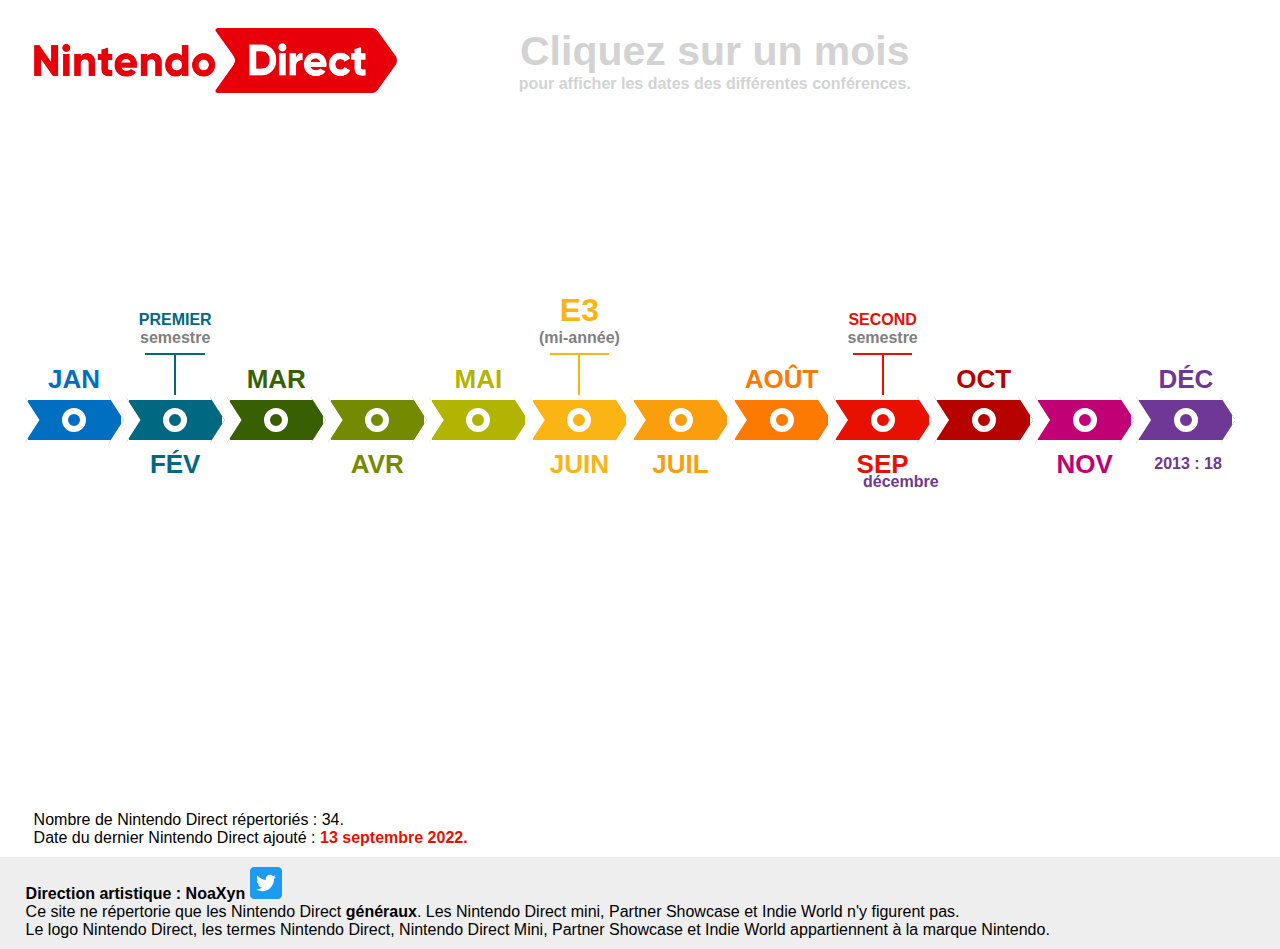
==== commit b18b674b: "modif favicon" ====
--- a/index.html
+++ b/index.html
@@ -5,6 +5,7 @@
     <meta http-equiv="X-UA-Compatible" content="IE=edge">
     <meta name="viewport" content="width=device-width, initial-scale=1.0">
     <link rel="stylesheet" href="style/style.css">
+    <link rel="shortcut icon" href="img/ND_favicon.ico" type="image/x-icon">
     <title>Nintendo Directs</title>
 </head>
 <body>
@@ -369,7 +370,16 @@
             <th>
                 <div class="btn">
                     <input type="radio" name="frieze" id="dec" class="testbutton dec" value="dec">
-                    <label for="dec" class="label dectxt circle_btn"><div class="flashtxt"></div></label>
+                    <label for="dec" class="label dectxt circle_btn"><div class="flashtxt">1</div></label>
+                    <ul class="dectxt leftlitxt" id="decli">
+                        <li>
+                            <input type="radio" name="decdates" id="date20131218" class="datebutton" value="date20131218" controls>
+                            <label for="date20131218" class="leftdatelabel">2013 : 18 décembre</label>
+                            <div class="leftytvideo" id="ytvid20131218">
+                                <iframe width="560" height="315" src="https://www.youtube.com/embed/MFU_uM691k0" title="YouTube video player" frameborder="0" allow="accelerometer; autoplay; clipboard-write; encrypted-media; gyroscope; picture-in-picture; web-share" allowfullscreen></iframe>
+                            </div>
+                        </li>
+                    </ul>
                 </div>
             </th>
         </tr>
@@ -389,7 +399,7 @@
         </tr>
     </table>
     <div class="summary">
-        <p>Nombre de Nintendo Direct répertoriés : 33.</p>
+        <p>Nombre de Nintendo Direct répertoriés : 34.</p>
         <p>Date du dernier Nintendo Direct ajouté : <strong class="septxt">13 septembre 2022.</strong></p>
     </div>
     <footer>
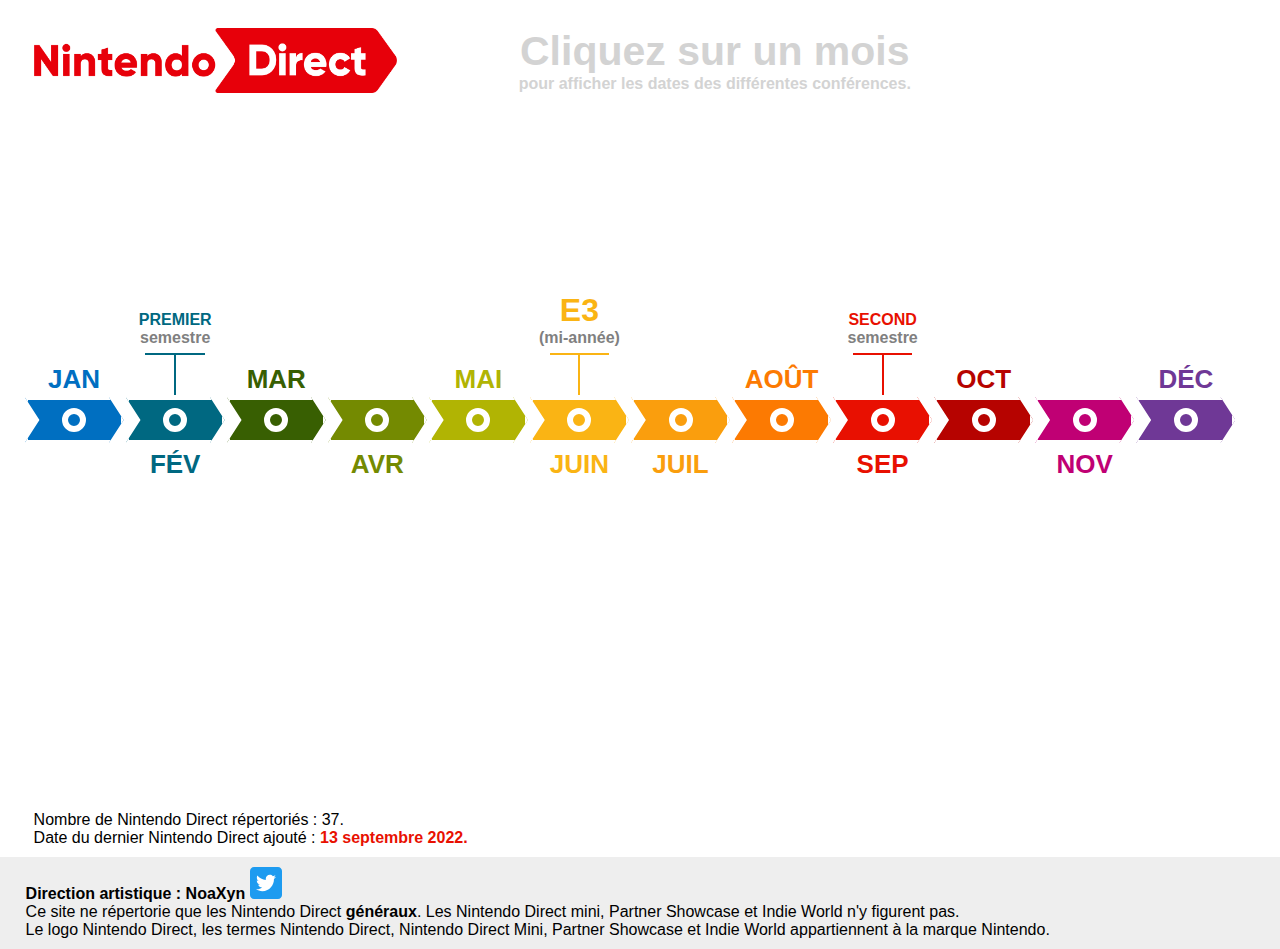
==== commit db083e6a: "ajout ND" ====
--- a/index.html
+++ b/index.html
@@ -5,7 +5,7 @@
     <meta http-equiv="X-UA-Compatible" content="IE=edge">
     <meta name="viewport" content="width=device-width, initial-scale=1.0">
     <link rel="stylesheet" href="style/style.css">
-    <link rel="shortcut icon" href="img/ND_favicon.ico" type="image/x-icon">
+    <link rel="shortcut icon" href="ND_favicon.ico" type="image/x-icon">
     <title>Nintendo Directs</title>
 </head>
 <body>
@@ -147,7 +147,7 @@
             <th>
                 <div class="btn">
                     <input type="radio" name="frieze" id="apr" class="testbutton apr" value="apr">
-                    <label for="apr" class="label aprtxt circle_btn"><div class="flashtxt">1</div></label>
+                    <label for="apr" class="label aprtxt circle_btn"><div class="flashtxt">3</div></label>
                     <ul class="aprtxt litxt" id="aprli">
                         <li>
                             <input type="radio" name="aprdates" id="date20120421" class="datebutton" value="date20120421" controls>
@@ -156,6 +156,20 @@
                                 <iframe width="560" height="315" src="https://www.youtube.com/embed/Q0gEelgo28Y" title="YouTube video player" frameborder="0" allow="accelerometer; autoplay; clipboard-write; encrypted-media; gyroscope; picture-in-picture; web-share" allowfullscreen></iframe>
                             </div>
                         </li>
+                        <li>
+                            <input type="radio" name="aprdates" id="date20150402" class="datebutton" value="date20150402" controls>
+                            <label for="date20150402" class="datelabel">2015 : 2 avril</label>
+                            <div class="smrightpos ytvideo" id="ytvid20150402">
+                                <iframe width="560" height="315" src="https://www.youtube.com/embed/6mcClKMdBs4" title="YouTube video player" frameborder="0" allow="accelerometer; autoplay; clipboard-write; encrypted-media; gyroscope; picture-in-picture; web-share" allowfullscreen></iframe>
+                            </div>
+                        </li>
+                        <li>
+                            <input type="radio" name="aprdates" id="date20170413" class="datebutton" value="date20170413" controls>
+                            <label for="date20170413" class="datelabel">2017 : 13 avril</label>
+                            <div class="smrightpos ytvideo" id="ytvid20170413">
+                                <iframe width="560" height="315" src="https://www.youtube.com/embed/_87Akb9vej4" title="YouTube video player" frameborder="0" allow="accelerometer; autoplay; clipboard-write; encrypted-media; gyroscope; picture-in-picture; web-share" allowfullscreen></iframe>
+                            </div>
+                        </li>
                     </ul>
                 </div>
             </th>
@@ -348,7 +362,7 @@
             <th>
                 <div class="btn">
                     <input type="radio" name="frieze" id="nov" class="testbutton nov" value="nov">
-                    <label for="nov" class="label novtxt circle_btn"><div class="flashtxt">2</div></label>
+                    <label for="nov" class="label novtxt circle_btn"><div class="flashtxt">3</div></label>
                     <ul class="novtxt leftlitxt" id="novli">
                         <li>
                             <input type="radio" name="novdates" id="date20131113" class="datebutton" value="date20131113" controls>
@@ -358,6 +372,13 @@
                             </div>
                         </li>
                         <li>
+                            <input type="radio" name="novdates" id="date20141105" class="datebutton" value="date20141105" controls>
+                            <label for="date20141105" class="leftdatelabel">2014 : 5 novembre</label>
+                            <div class="leftytvideo" id="ytvid20141105">
+                                <iframe width="560" height="315" src="https://www.youtube.com/embed/FCOEfr321nQ" title="YouTube video player" frameborder="0" allow="accelerometer; autoplay; clipboard-write; encrypted-media; gyroscope; picture-in-picture; web-share" allowfullscreen></iframe>
+                            </div>
+                        </li>
+                        <li>
                             <input type="radio" name="novdates" id="date20151112" class="datebutton" value="date20151112" controls>
                             <label for="date20151112" class="leftdatelabel">2015 : 12 novembre</label>
                             <div class="leftytvideo" id="ytvid20151112">
@@ -399,7 +420,7 @@
         </tr>
     </table>
     <div class="summary">
-        <p>Nombre de Nintendo Direct répertoriés : 34.</p>
+        <p>Nombre de Nintendo Direct répertoriés : 37.</p>
         <p>Date du dernier Nintendo Direct ajouté : <strong class="septxt">13 septembre 2022.</strong></p>
     </div>
     <footer>
--- a/style/style.css
+++ b/style/style.css
@@ -186,53 +186,33 @@
     font-size: 32px;
 }
 
-.jantxt {
-    color: #006FC1;
-}
-
-.febtxt {
-    color: #006881;
-}
-
-.martxt {
-    color: #385F02;
-}
-
-.aprtxt {
-    color: #748A01;
-}
-
-.maytxt {
-    color: #B1B403;
-}
-
-.juntxt {
-    color: #fab414;
-}
-
-.jultxt {
-    color: #FA9E0D;
-}
-
-.augtxt {
-    color: #FC7A02;
-}
-
-.septxt {
-    color: #E81001;
-}
-
-.octtxt {
-    color: #B60300;
-}
-
-.novtxt {
-    color: #C00074;
-}
-
-.dectxt {
-    color: #6F3896;
-}
+/* Couleurs des textes en fonction des mois */
+
+.jantxt { color: #006FC1; }
+
+.febtxt { color: #006881; }
+
+.martxt { color: #385F02; }
+
+.aprtxt { color: #748A01; }
+
+.maytxt { color: #B1B403; }
+
+.juntxt { color: #fab414; }
+
+.jultxt { color: #FA9E0D; }
+
+.augtxt { color: #FC7A02; }
+
+.septxt { color: #E81001; }
+
+.octtxt { color: #B60300; }
+
+.novtxt { color: #C00074; }
+
+.dectxt { color: #6F3896; }
+
+/* ---------------------------------------- */
 
 .circle {
     border: 6px solid white;
@@ -255,53 +235,33 @@
     display: none;
 }
 
-.jan {
-    background-color: #006FC1;
-}
-
-.feb {
-    background-color: #006881;
-}
-
-.mar {
-    background-color: #385F02;
-}
-
-.apr {
-    background-color: #748A01;
-}
-
-.may {
-    background-color: #B1B403;
-}
-
-.jun {
-    background-color: #fab414;
-}
-
-.jul {
-    background-color: #FA9E0D;
-}
-
-.aug {
-    background-color: #FC7A02;
-}
-
-.sep {
-    background-color: #E81001;
-}
-
-.oct {
-    background-color: #B60300;
-}
-
-.nov {
-    background-color: #C00074;
-}
-
-.dec {
-    background-color: #6F3896;
-}
+/* Couleurs de fond en fonction des mois */
+
+.jan { background-color: #006FC1; }
+
+.feb { background-color: #006881; }
+
+.mar { background-color: #385F02; }
+
+.apr { background-color: #748A01; }
+
+.may { background-color: #B1B403; }
+
+.jun { background-color: #fab414; }
+
+.jul { background-color: #FA9E0D; }
+
+.aug { background-color: #FC7A02; }
+
+.sep { background-color: #E81001; }
+
+.oct { background-color: #B60300; }
+
+.nov { background-color: #C00074; }
+
+.dec { background-color: #6F3896; }
+
+/* ------------------------------------- */
 
 .ml {
     font-family: sans-serif;
@@ -415,7 +375,7 @@
     left: -570px;
 }
 
-#janli, #febli, #marli, #aprli, #mayli, #junli, #augli, #sepli, #octli, #novli {
+#janli, #febli, #marli, #aprli, #mayli, #junli, #augli, #sepli, #octli, #novli, #decli {
     position: absolute;
     top: 80px;
     width: 800px;
@@ -437,7 +397,8 @@
 #aug:checked ~ #augli,
 #sep:checked ~ #sepli,
 #oct:checked ~ #octli,
-#nov:checked ~ #novli {
+#nov:checked ~ #novli,
+#dec:checked ~ #decli {
     height: 315px;
 }
 
@@ -511,6 +472,8 @@
 #date20160303:checked ~ .ytvideo,
 #date20180308:checked ~ .ytvideo,
 #date20120421:checked ~ .ytvideo,
+#date20150402:checked ~ .ytvideo,
+#date20170413:checked ~ .ytvideo,
 #date20130517:checked ~ .ytvideo,
 #date20120605:checked ~ .ytvideo,
 #date20130611:checked ~ .ytvideo,
@@ -531,8 +494,10 @@
 #date20220913:checked ~ .leftytvideo,
 #date20121004:checked ~ .leftytvideo,
 #date20131001:checked ~ .leftytvideo,
-#date20131113:checked ~ .leftytvideo
-#date20151112:checked ~ .leftytvideo {
+#date20131113:checked ~ .leftytvideo,
+#date20141105:checked ~ .leftytvideo,
+#date20151112:checked ~ .leftytvideo,
+#date20131218:checked ~ .leftytvideo {
     width: 560px;
 }
 
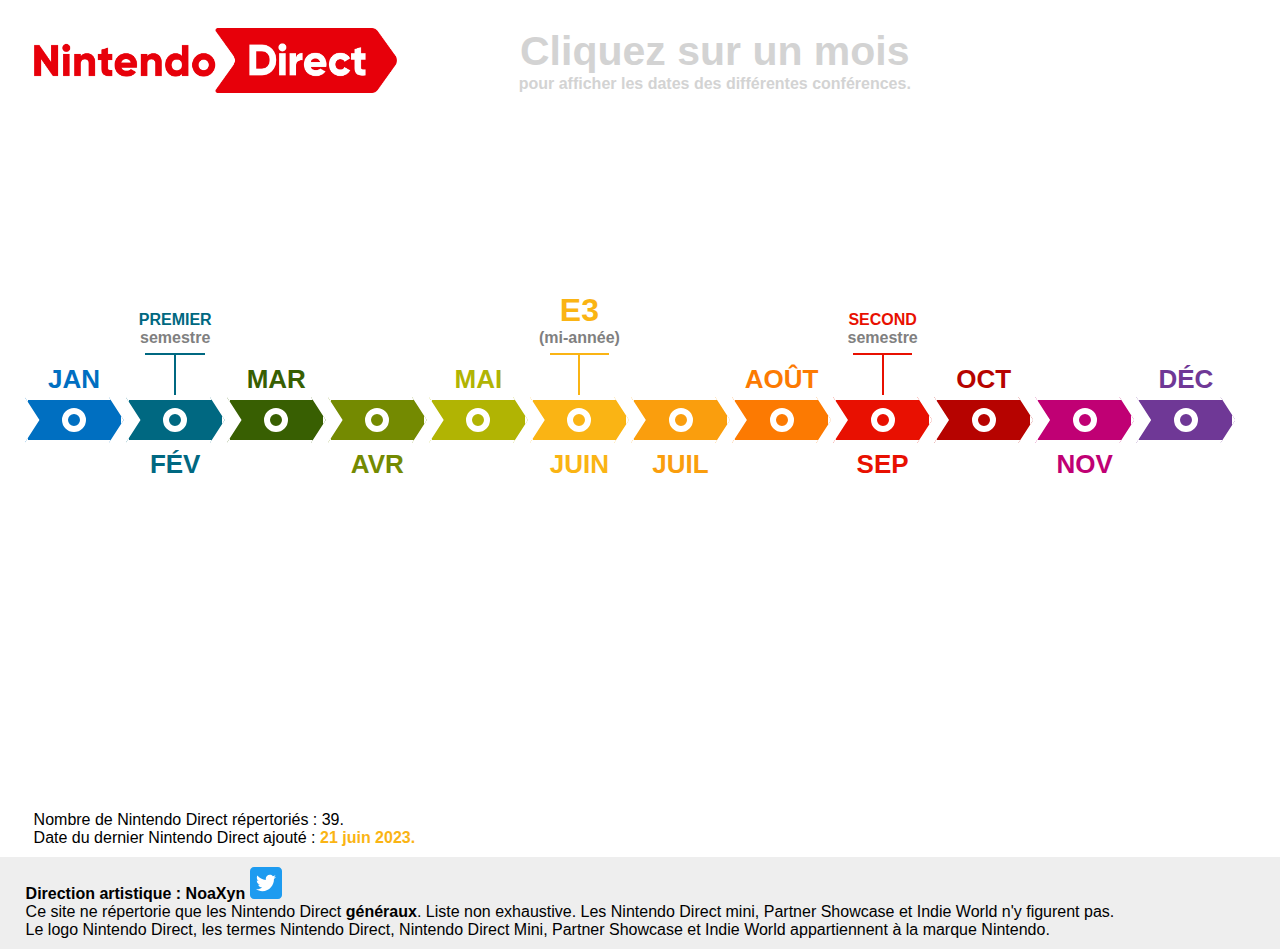
==== commit e0208f9f: "mise à jour liste ND juin 2023" ====
--- a/index.html
+++ b/index.html
@@ -75,7 +75,7 @@
             <th>
                 <div class="btn">
                     <input type="radio" name="frieze" id="feb" class="testbutton feb" value="feb">
-                    <label for="feb" class="label febtxt circle_btn"><div class="flashtxt">6</div></label>
+                    <label for="feb" class="label febtxt circle_btn"><div class="flashtxt">7</div></label>
                     <ul class="febtxt litxt" id="febli">
                         <li>
                             <input type="radio" name="febdates" id="date20120222" class="datebutton" value="date20120222" controls>
@@ -119,6 +119,13 @@
                                 <iframe width="560" height="315" src="https://www.youtube.com/embed/5rwere2MPBI?start=1218" title="YouTube video player" frameborder="0" allow="accelerometer; autoplay; clipboard-write; encrypted-media; gyroscope; picture-in-picture; web-share" allowfullscreen></iframe>
                             </div>
                         </li>
+                        <li>
+                            <input type="radio" name="febdates" id="date20230208" class="datebutton" value="date20230208" controls>
+                            <label for="date20230208" class="datelabel">2023 : 8 février</label>
+                            <div class="rightpos ytvideo" id="ytvid20230208">
+                                <iframe width="560" height="315" src="https://www.youtube.com/embed/UM06svSs7X8?start=1475" title="YouTube video player" frameborder="0" allow="accelerometer; autoplay; clipboard-write; encrypted-media; gyroscope; picture-in-picture; web-share" allowfullscreen></iframe>
+                            </div>
+                        </li>
                     </ul>
                 </div>
             </th>
@@ -191,7 +198,7 @@
             <th>
                 <div class="btn">
                     <input type="radio" name="frieze" id="jun" class="testbutton jun" value="jun">
-                    <label for="jun" class="label juntxt circle_btn"><div class="flashtxt">9</div></label>
+                    <label for="jun" class="label juntxt circle_btn"><div class="flashtxt">10</div></label>
                     <ul class="juntxt litxt" id="junli">
                         <li>
                             <input type="radio" name="jundates" id="date20120605" class="datebutton" value="date20120605" controls>
@@ -256,6 +263,13 @@
                                 <iframe width="560" height="315" src="https://www.youtube.com/embed/3DpHdiABQso?enablejsapi=1" title="YouTube video player" frameborder="0" allow="accelerometer; autoplay; clipboard-write; encrypted-media; gyroscope; picture-in-picture; web-share" allowfullscreen></iframe>
                             </div>
                         </li>
+                        <li>
+                            <input type="radio" name="jundates" id="date20230621" class="datebutton" value="date20230621" controls>
+                            <label for="date20230621" class="datelabel">2023 : 21 juin</label>
+                            <div class="smrightpos ytvideo" id="ytvid20230621">
+                                <iframe width="560" height="315" src="https://www.youtube.com/embed/OqV4_7CpLtM?start=1205" title="YouTube video player" frameborder="0" allow="accelerometer; autoplay; clipboard-write; encrypted-media; gyroscope; picture-in-picture; web-share" allowfullscreen></iframe>
+                            </div>
+                        </li>
                     </ul>
                 </div>
             </th>
@@ -420,12 +434,12 @@
         </tr>
     </table>
     <div class="summary">
-        <p>Nombre de Nintendo Direct répertoriés : 37.</p>
-        <p>Date du dernier Nintendo Direct ajouté : <strong class="septxt">13 septembre 2022.</strong></p>
+        <p>Nombre de Nintendo Direct répertoriés : 39.</p>
+        <p>Date du dernier Nintendo Direct ajouté : <strong class="juntxt">21 juin 2023.</strong></p>
     </div>
     <footer>
-        <p class="ml"><strong>Direction artistique : NoaXyn <a href="https://twitter.com/noaxyn"><img src="img/Twitter_social_icons_rounded_square_blue.svg" alt="Logo Twitter" id="twitterml"></a></strong></p>
-        <p class="ml">Ce site ne répertorie que les Nintendo Direct <strong>généraux</strong>. Les Nintendo Direct mini, Partner Showcase et Indie World n'y figurent pas.</p>
+        <p class="ml"><strong>Direction artistique : NoaXyn <a href="https://twitter.com/noaxyn" target="_blank"><img src="img/Twitter_social_icons_rounded_square_blue.svg" alt="Logo Twitter" id="twitterml"></a></strong></p>
+        <p class="ml">Ce site ne répertorie que les Nintendo Direct <strong>généraux</strong>. Liste non exhaustive. Les Nintendo Direct mini, Partner Showcase et Indie World n'y figurent pas.</p>
         <p class="ml">Le logo Nintendo Direct, les termes Nintendo Direct, Nintendo Direct Mini, Partner Showcase et Indie World appartiennent à la marque Nintendo.</p>
     </footer>
     <script src="index.js"></script>
--- a/style/style.css
+++ b/style/style.css
@@ -145,10 +145,6 @@
 .arrow:hover {
     transform: scale(1.2);
     cursor: pointer;
-}
-
-.arrow_hover_js {
-    transform: scale(1.2);
 }
 
 .arrow:hover .circle {
@@ -469,6 +465,7 @@
 #date20190213:checked ~ .ytvideo,
 #date20210217:checked ~ .ytvideo,
 #date20220209:checked ~ .ytvideo,
+#date20230208:checked ~ .ytvideo,
 #date20160303:checked ~ .ytvideo,
 #date20180308:checked ~ .ytvideo,
 #date20120421:checked ~ .ytvideo,
@@ -484,6 +481,7 @@
 #date20180612:checked ~ .ytvideo,
 #date20210615:checked ~ .ytvideo,
 #date20190611:checked ~ .ytvideo,
+#date20230621:checked ~ .ytvideo,
 #date20130807:checked ~ .leftytvideo,
 #date20120913:checked ~ .leftytvideo,
 #date20160901:checked ~ .leftytvideo,
